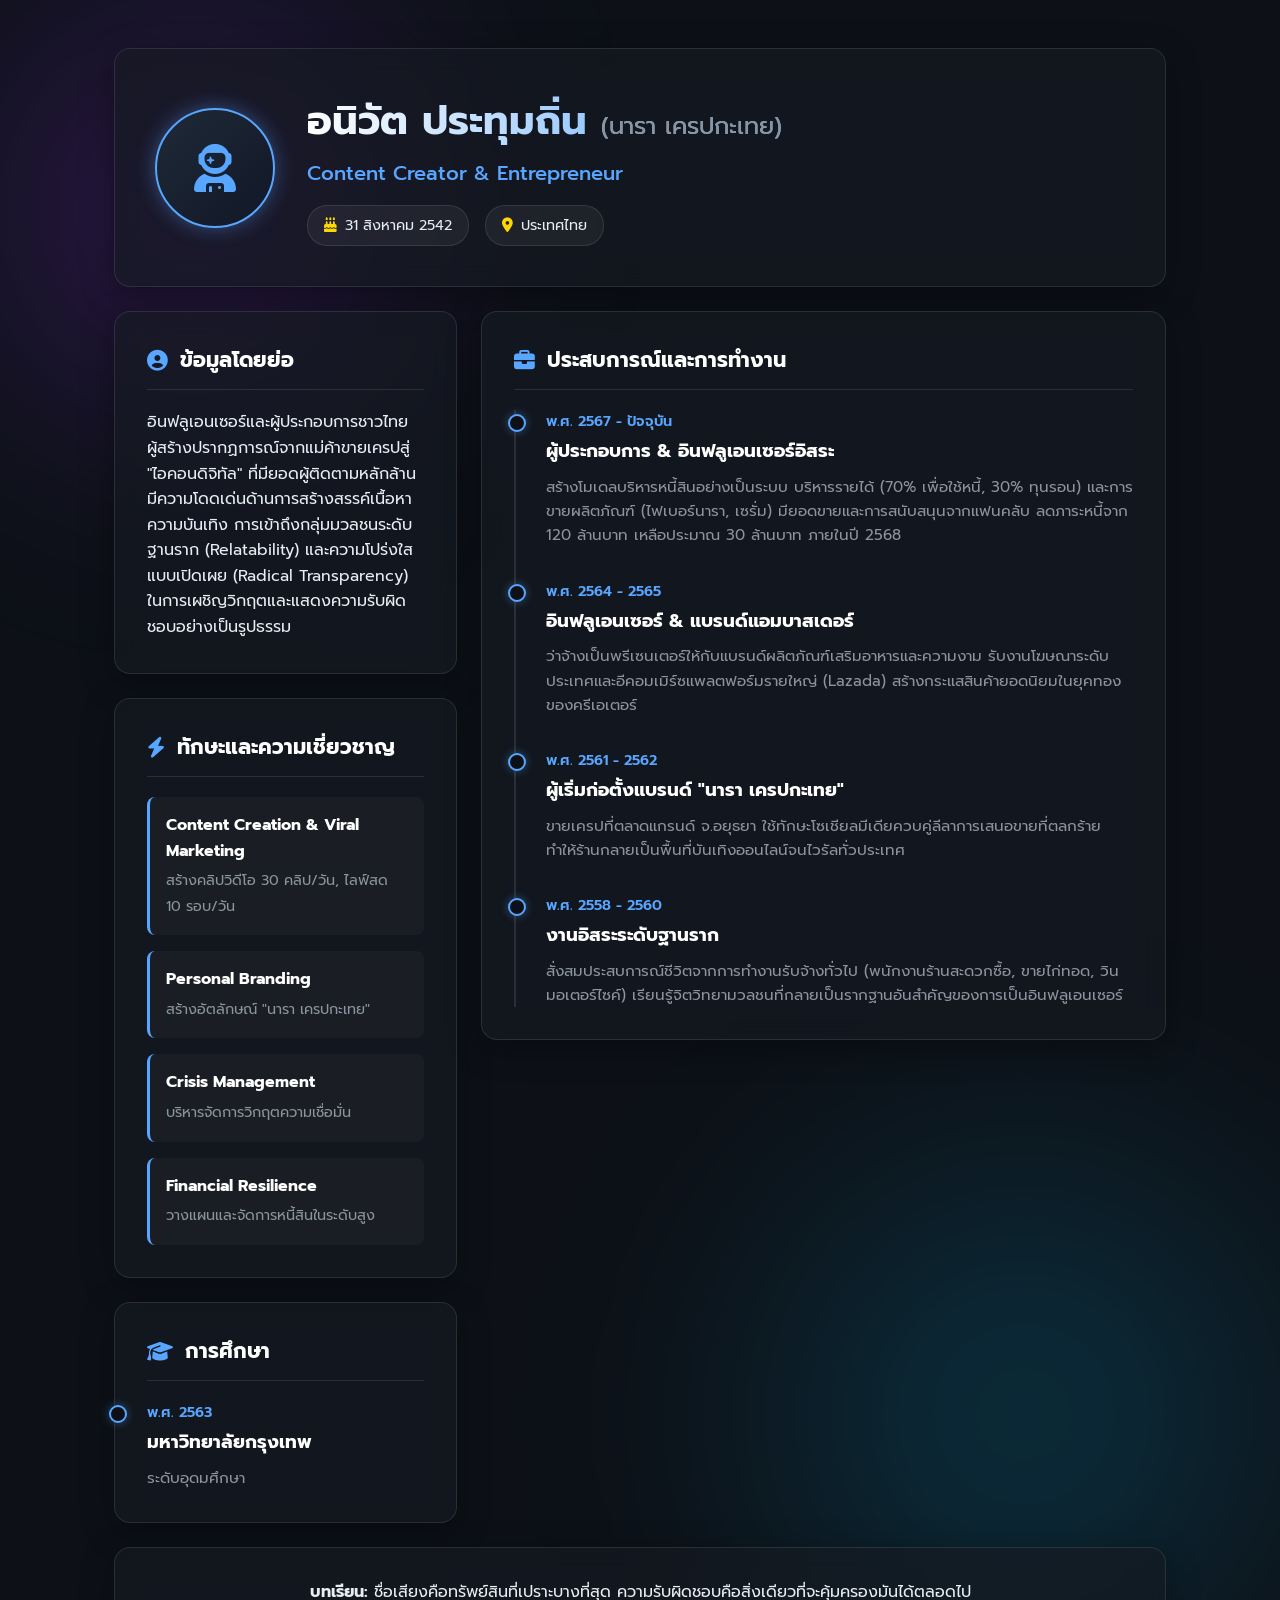
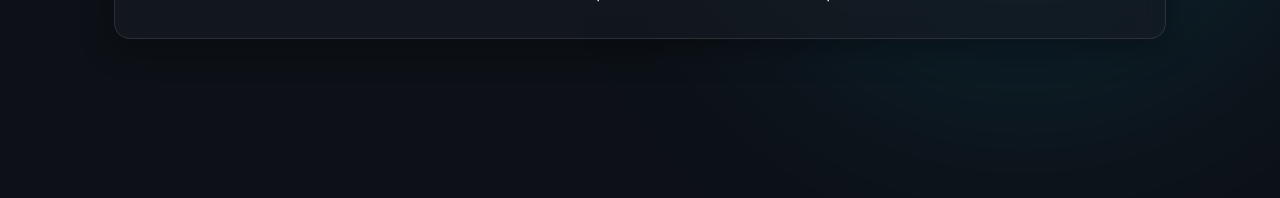
==== index.html @ d8b9c72b "Initial commit for Nara CV V2" ====
<!DOCTYPE html>
<html lang="th">

<head>
    <meta charset="UTF-8">
    <meta name="viewport" content="width=device-width, initial-scale=1.0">
    <title>อนิวัต ประทุมถิ่น (นารา เครปกะเทย) - CV</title>
    <link rel="stylesheet" href="style.css">
    <link rel="preconnect" href="https://fonts.googleapis.com">
    <link rel="preconnect" href="https://fonts.gstatic.com" crossorigin>
    <link href="https://fonts.googleapis.com/css2?family=Prompt:wght@300;400;500;600;700&display=swap" rel="stylesheet">
    <link rel="stylesheet" href="https://cdnjs.cloudflare.com/ajax/libs/font-awesome/6.4.0/css/all.min.css">
</head>

<body>
    <div class="blob blob-1"></div>
    <div class="blob blob-2"></div>

    <div class="container">
        <!-- Header -->
        <header class="glass-panel profile-section">
            <div class="profile-image">
                <div class="image-placeholder"><i class="fas fa-user-astronaut"></i></div>
            </div>
            <div class="profile-info">
                <h1>อนิวัต ประทุมถิ่น <span>(นารา เครปกะเทย)</span></h1>
                <h2>Content Creator & Entrepreneur</h2>
                <div class="contact-badges">
                    <span class="badge"><i class="fas fa-birthday-cake"></i> 31 สิงหาคม 2542</span>
                    <span class="badge"><i class="fas fa-map-marker-alt"></i> ประเทศไทย</span>
                </div>
            </div>
        </header>

        <div class="main-content">
            <!-- Left Column -->
            <div class="left-column">
                <section class="glass-panel">
                    <h3><i class="fas fa-user-circle"></i> ข้อมูลโดยย่อ</h3>
                    <p>อินฟลูเอนเซอร์และผู้ประกอบการชาวไทย ผู้สร้างปรากฏการณ์จากแม่ค้าขายเครปสู่ "ไอคอนดิจิทัล"
                        ที่มียอดผู้ติดตามหลักล้าน มีความโดดเด่นด้านการสร้างสรรค์เนื้อหาความบันเทิง
                        การเข้าถึงกลุ่มมวลชนระดับฐานราก (Relatability) และความโปร่งใสแบบเปิดเผย (Radical Transparency)
                        ในการเผชิญวิกฤตและแสดงความรับผิดชอบอย่างเป็นรูปธรรม</p>
                </section>

                <section class="glass-panel">
                    <h3><i class="fas fa-bolt"></i> ทักษะและความเชี่ยวชาญ</h3>
                    <ul class="skills-list">
                        <li><strong>Content Creation & Viral Marketing</strong> <span>สร้างคลิปวิดีโอ 30 คลิป/วัน,
                                ไลฟ์สด 10 รอบ/วัน</span></li>
                        <li><strong>Personal Branding</strong> <span>สร้างอัตลักษณ์ "นารา เครปกะเทย"</span></li>
                        <li><strong>Crisis Management</strong> <span>บริหารจัดการวิกฤตความเชื่อมั่น</span></li>
                        <li><strong>Financial Resilience</strong> <span>วางแผนและจัดการหนี้สินในระดับสูง</span></li>
                    </ul>
                </section>

                <section class="glass-panel">
                    <h3><i class="fas fa-graduation-cap"></i> การศึกษา</h3>
                    <div class="timeline-item">
                        <div class="timeline-date">พ.ศ. 2563</div>
                        <div class="timeline-content">
                            <h4>มหาวิทยาลัยกรุงเทพ</h4>
                            <p>ระดับอุดมศึกษา</p>
                        </div>
                    </div>
                </section>
            </div>

            <!-- Right Column -->
            <div class="right-column">
                <section class="glass-panel">
                    <h3><i class="fas fa-briefcase"></i> ประสบการณ์และการทำงาน</h3>
                    <div class="timeline">
                        <div class="timeline-item">
                            <div class="timeline-date">พ.ศ. 2567 - ปัจจุบัน</div>
                            <div class="timeline-content">
                                <h4>ผู้ประกอบการ & อินฟลูเอนเซอร์อิสระ</h4>
                                <p>สร้างโมเดลบริหารหนี้สินอย่างเป็นระบบ บริหารรายได้ (70% เพื่อใช้หนี้, 30% ทุนรอน)
                                    และการขายผลิตภัณฑ์ (ไฟเบอร์นารา, เซรั่ม) มียอดขายและการสนับสนุนจากแฟนคลับ
                                    ลดภาระหนี้จาก 120 ล้านบาท เหลือประมาณ 30 ล้านบาท ภายในปี 2568</p>
                            </div>
                        </div>
                        <div class="timeline-item">
                            <div class="timeline-date">พ.ศ. 2564 - 2565</div>
                            <div class="timeline-content">
                                <h4>อินฟลูเอนเซอร์ & แบรนด์แอมบาสเดอร์</h4>
                                <p>ว่าจ้างเป็นพรีเซนเตอร์ให้กับแบรนด์ผลิตภัณฑ์เสริมอาหารและความงาม
                                    รับงานโฆษณาระดับประเทศและอีคอมเมิร์ซแพลตฟอร์มรายใหญ่ (Lazada)
                                    สร้างกระแสสินค้ายอดนิยมในยุคทองของครีเอเตอร์</p>
                            </div>
                        </div>
                        <div class="timeline-item">
                            <div class="timeline-date">พ.ศ. 2561 - 2562</div>
                            <div class="timeline-content">
                                <h4>ผู้เริ่มก่อตั้งแบรนด์ "นารา เครปกะเทย"</h4>
                                <p>ขายเครปที่ตลาดแกรนด์ จ.อยุธยา ใช้ทักษะโซเชียลมีเดียควบคู่ลีลาการเสนอขายที่ตลกร้าย
                                    ทำให้ร้านกลายเป็นพื้นที่บันเทิงออนไลน์จนไวรัลทั่วประเทศ</p>
                            </div>
                        </div>
                        <div class="timeline-item">
                            <div class="timeline-date">พ.ศ. 2558 - 2560</div>
                            <div class="timeline-content">
                                <h4>งานอิสระระดับฐานราก</h4>
                                <p>สั่งสมประสบการณ์ชีวิตจากการทำงานรับจ้างทั่วไป (พนักงานร้านสะดวกซื้อ, ขายไก่ทอด,
                                    วินมอเตอร์ไซค์)
                                    เรียนรู้จิตวิทยามวลชนที่กลายเป็นรากฐานอันสำคัญของการเป็นอินฟลูเอนเซอร์</p>
                            </div>
                        </div>
                    </div>
                </section>
            </div>
        </div>

        <footer class="glass-panel text-center">
            <p><strong>บทเรียน:</strong> ชื่อเสียงคือทรัพย์สินที่เปราะบางที่สุด
                ความรับผิดชอบคือสิ่งเดียวที่จะคุ้มครองมันได้ตลอดไป</p>
        </footer>
    </div>
</body>

</html>
---- style.css ----
:root {
    --bg-color: #0d1117;
    --text-primary: #e6edf3;
    --text-secondary: #8b949e;
    --accent-color: #58a6ff;
    --accent-glow: rgba(88, 166, 255, 0.4);
    --glass-bg: rgba(22, 27, 34, 0.65);
    --glass-border: rgba(255, 255, 255, 0.1);
    --glass-shadow: 0 8px 32px 0 rgba(0, 0, 0, 0.37);
}

* {
    box-sizing: border-box;
    margin: 0;
    padding: 0;
}

body {
    font-family: 'Prompt', sans-serif;
    background-color: var(--bg-color);
    color: var(--text-primary);
    line-height: 1.6;
    overflow-x: hidden;
    position: relative;
    min-height: 100vh;
}

/* Background Animated Blobs */
.blob {
    position: absolute;
    border-radius: 50%;
    filter: blur(100px);
    z-index: -1;
    animation: move 15s infinite alternate ease-in-out;
}

.blob-1 {
    top: -10%;
    left: -10%;
    width: 50vw;
    height: 50vw;
    background: radial-gradient(circle, rgba(138, 43, 226, 0.3) 0%, rgba(0, 0, 0, 0) 70%);
}

.blob-2 {
    bottom: -10%;
    right: -10%;
    width: 60vw;
    height: 60vw;
    background: radial-gradient(circle, rgba(0, 191, 255, 0.2) 0%, rgba(0, 0, 0, 0) 70%);
    animation-delay: -5s;
}

@keyframes move {
    0% {
        transform: translate(0, 0) scale(1);
    }

    100% {
        transform: translate(5%, 10%) scale(1.1);
    }
}

.container {
    max-width: 1100px;
    margin: 3rem auto;
    padding: 0 1.5rem;
    display: flex;
    flex-direction: column;
    gap: 1.5rem;
}

/* Glassmorphism Panels */
.glass-panel {
    background: var(--glass-bg);
    backdrop-filter: blur(12px);
    -webkit-backdrop-filter: blur(12px);
    border: 1px solid var(--glass-border);
    border-radius: 16px;
    padding: 2rem;
    box-shadow: var(--glass-shadow);
    transition: transform 0.3s ease, border-color 0.3s ease;
}

.glass-panel:hover {
    transform: translateY(-2px);
    border-color: rgba(255, 255, 255, 0.2);
}

/* Header Section */
.profile-section {
    display: flex;
    align-items: center;
    gap: 2rem;
    padding: 2.5rem;
}

.profile-image .image-placeholder {
    width: 120px;
    height: 120px;
    border-radius: 50%;
    background: linear-gradient(135deg, #1f2937, #111827);
    border: 2px solid var(--accent-color);
    box-shadow: 0 0 20px var(--accent-glow);
    display: flex;
    align-items: center;
    justify-content: center;
    font-size: 3rem;
    color: var(--accent-color);
}

.profile-info h1 {
    font-size: 2.5rem;
    font-weight: 700;
    margin-bottom: 0.25rem;
    background: linear-gradient(90deg, #fff, var(--accent-color));
    -webkit-background-clip: text;
    -webkit-text-fill-color: transparent;
}

.profile-info h1 span {
    font-size: 1.5rem;
    font-weight: 400;
    color: var(--text-secondary);
    -webkit-text-fill-color: initial;
}

.profile-info h2 {
    font-size: 1.25rem;
    color: var(--accent-color);
    font-weight: 500;
    margin-bottom: 1rem;
}

.contact-badges {
    display: flex;
    gap: 1rem;
    flex-wrap: wrap;
}

.badge {
    background: rgba(255, 255, 255, 0.05);
    border: 1px solid var(--glass-border);
    padding: 0.5rem 1rem;
    border-radius: 20px;
    font-size: 0.9rem;
    display: flex;
    align-items: center;
    gap: 0.5rem;
}

.badge i {
    color: #ffd700;
}

/* Main Layout */
.main-content {
    display: grid;
    grid-template-columns: 1fr 2fr;
    gap: 1.5rem;
}

.left-column,
.right-column {
    display: flex;
    flex-direction: column;
    gap: 1.5rem;
}

h3 {
    font-size: 1.3rem;
    color: #fff;
    margin-bottom: 1.25rem;
    display: flex;
    align-items: center;
    gap: 0.75rem;
    border-bottom: 1px solid var(--glass-border);
    padding-bottom: 0.75rem;
}

h3 i {
    color: var(--accent-color);
}

/* Skills List */
.skills-list {
    list-style: none;
    display: flex;
    flex-direction: column;
    gap: 1rem;
}

.skills-list li {
    background: rgba(255, 255, 255, 0.03);
    padding: 1rem;
    border-radius: 8px;
    border-left: 3px solid var(--accent-color);
}

.skills-list strong {
    display: block;
    color: #fff;
    margin-bottom: 0.25rem;
}

.skills-list span {
    font-size: 0.9rem;
    color: var(--text-secondary);
}

/* Timeline */
.timeline {
    position: relative;
    padding-left: 2rem;
}

.timeline::before {
    content: '';
    position: absolute;
    left: 0;
    top: 0;
    bottom: 0;
    width: 2px;
    background: var(--glass-border);
}

.timeline-item {
    position: relative;
    margin-bottom: 2rem;
}

.timeline-item:last-child {
    margin-bottom: 0;
}

.timeline-item::before {
    content: '';
    position: absolute;
    left: -2.35rem;
    top: 0.25rem;
    width: 14px;
    height: 14px;
    border-radius: 50%;
    background: var(--bg-color);
    border: 2px solid var(--accent-color);
    box-shadow: 0 0 10px var(--accent-glow);
}

.timeline-date {
    font-size: 0.9rem;
    color: var(--accent-color);
    font-weight: 600;
    margin-bottom: 0.25rem;
}

.timeline-content h4 {
    font-size: 1.15rem;
    color: #fff;
    margin-bottom: 0.5rem;
}

.timeline-content p {
    color: var(--text-secondary);
    font-size: 0.95rem;
}

.text-center {
    text-align: center;
}

/* Responsive */
@media (max-width: 860px) {
    .main-content {
        grid-template-columns: 1fr;
    }

    .profile-section {
        flex-direction: column;
        text-align: center;
    }

    .contact-badges {
        justify-content: center;
    }
}
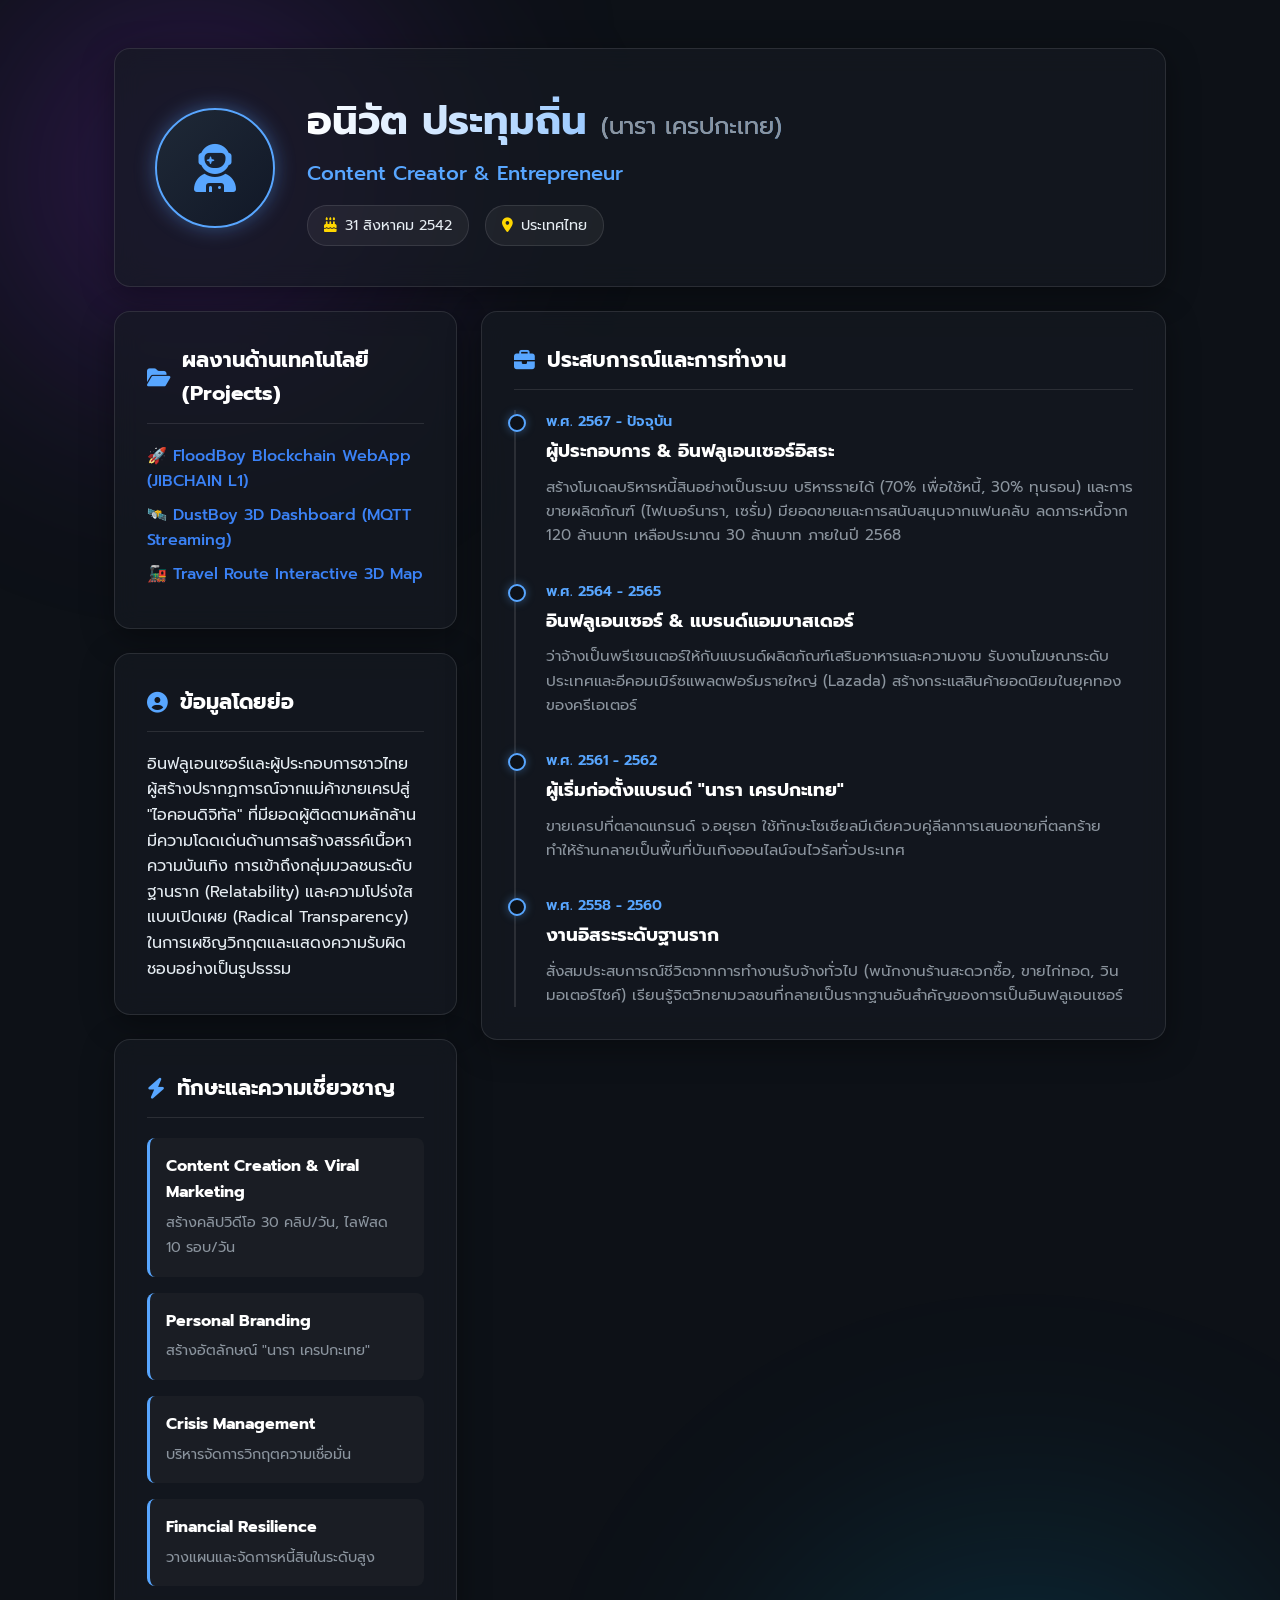
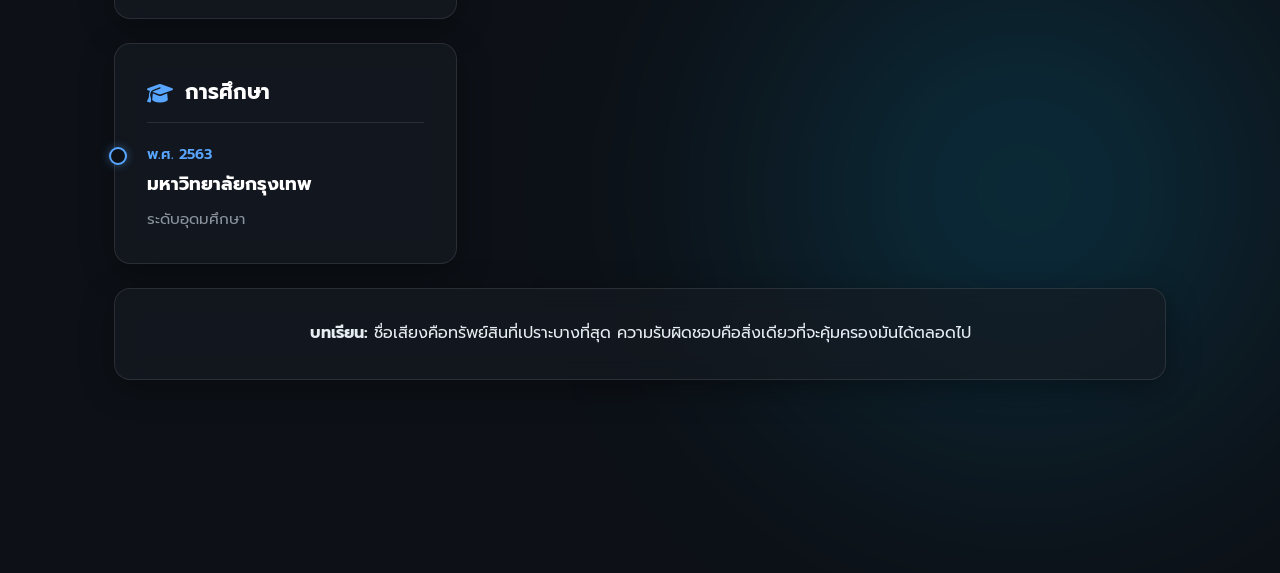
==== commit 8f8872c4: "Add tech projects to CV" ====
--- a/index.html
+++ b/index.html
@@ -35,6 +35,24 @@
         <div class="main-content">
             <!-- Left Column -->
             <div class="left-column">
+                <section class="glass-panel">
+                    <h3><i class="fas fa-folder-open"></i> ผลงานด้านเทคโนโลยี (Projects)</h3>
+                    <ul style="list-style: none; padding-left: 0;">
+                        <li style="margin-bottom: 8px;">🚀 <a
+                                href="https://thannisaya865-jpg.github.io/travel-3d-train/floodboy.html" target="_blank"
+                                style="color: #3b82f6; text-decoration: none; font-weight: 500;">FloodBoy Blockchain
+                                WebApp (JIBCHAIN L1)</a></li>
+                        <li style="margin-bottom: 8px;">🛰️ <a
+                                href="https://thannisaya865-jpg.github.io/travel-3d-train/dustboy.html" target="_blank"
+                                style="color: #3b82f6; text-decoration: none; font-weight: 500;">DustBoy 3D Dashboard
+                                (MQTT Streaming)</a></li>
+                        <li style="margin-bottom: 8px;">🚂 <a
+                                href="https://thannisaya865-jpg.github.io/travel-3d-train/index.html" target="_blank"
+                                style="color: #3b82f6; text-decoration: none; font-weight: 500;">Travel Route
+                                Interactive 3D Map</a></li>
+                    </ul>
+                </section>
+
                 <section class="glass-panel">
                     <h3><i class="fas fa-user-circle"></i> ข้อมูลโดยย่อ</h3>
                     <p>อินฟลูเอนเซอร์และผู้ประกอบการชาวไทย ผู้สร้างปรากฏการณ์จากแม่ค้าขายเครปสู่ "ไอคอนดิจิทัล"
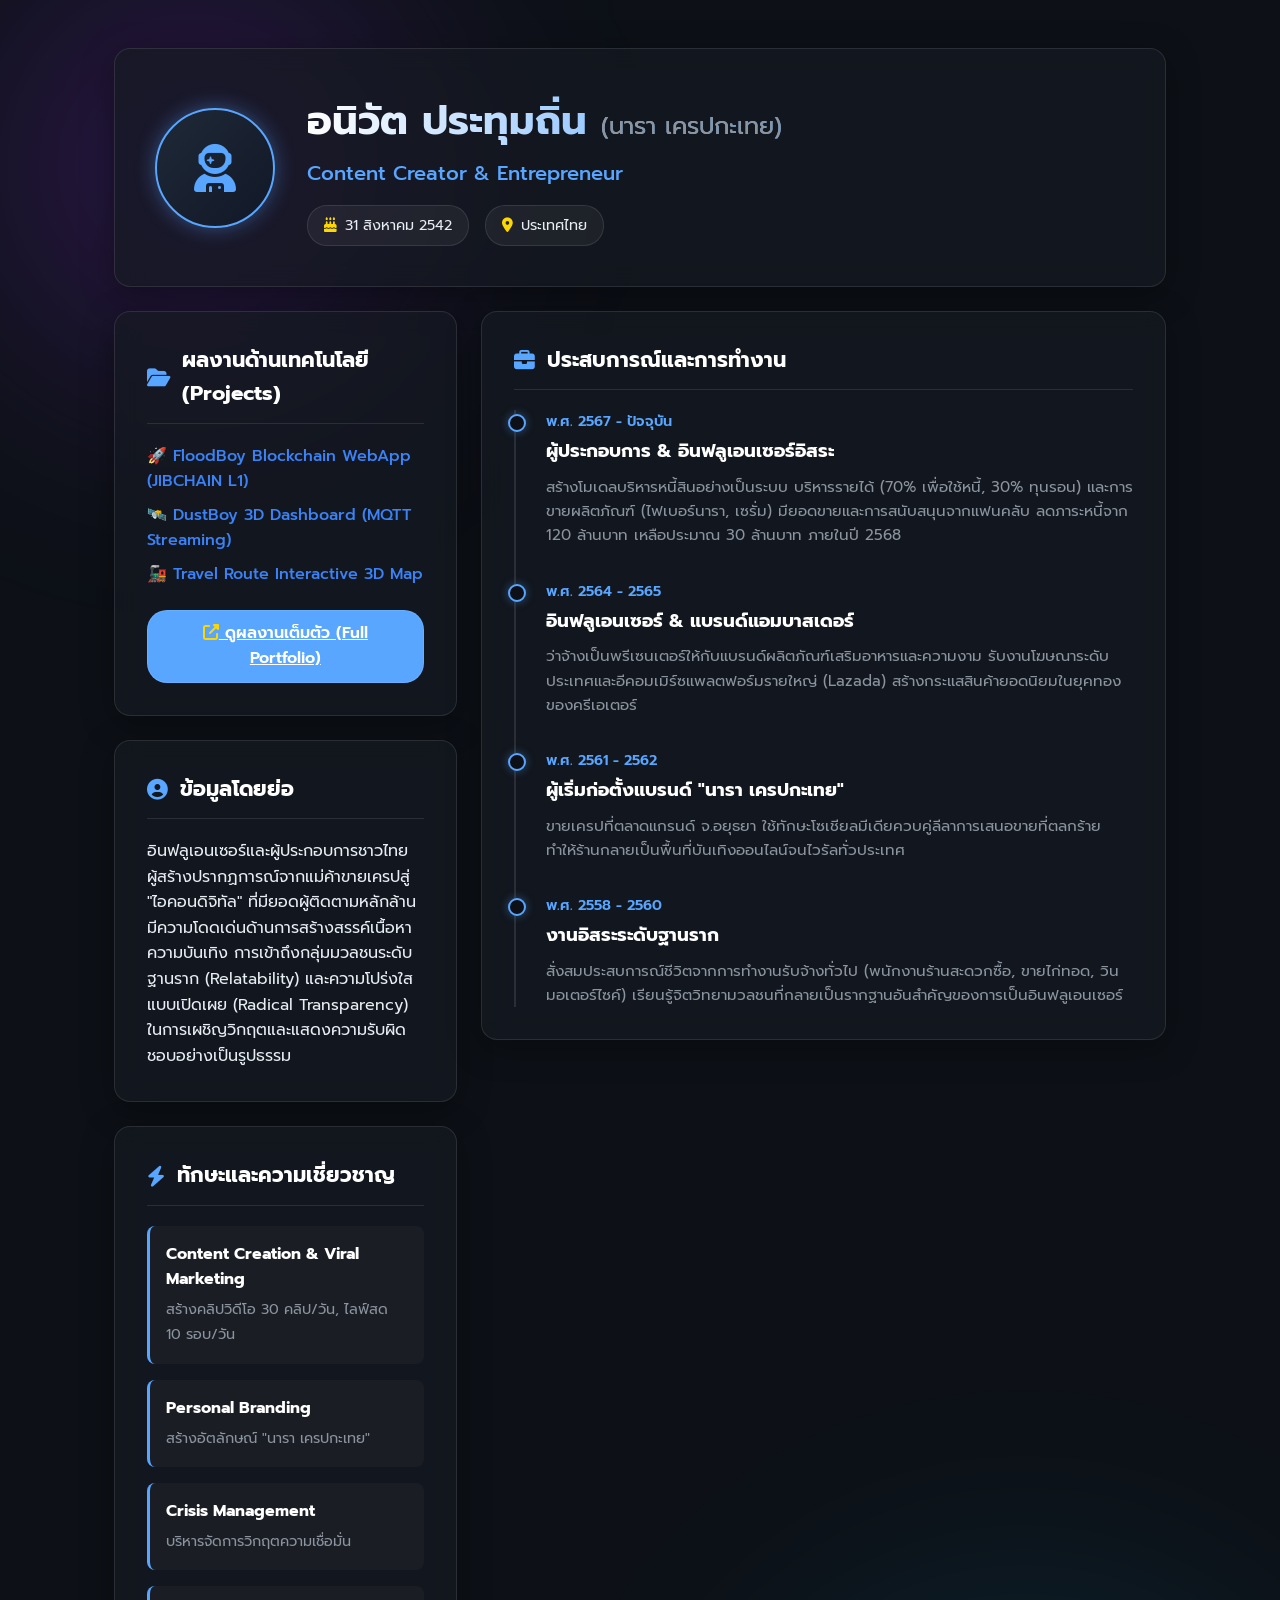
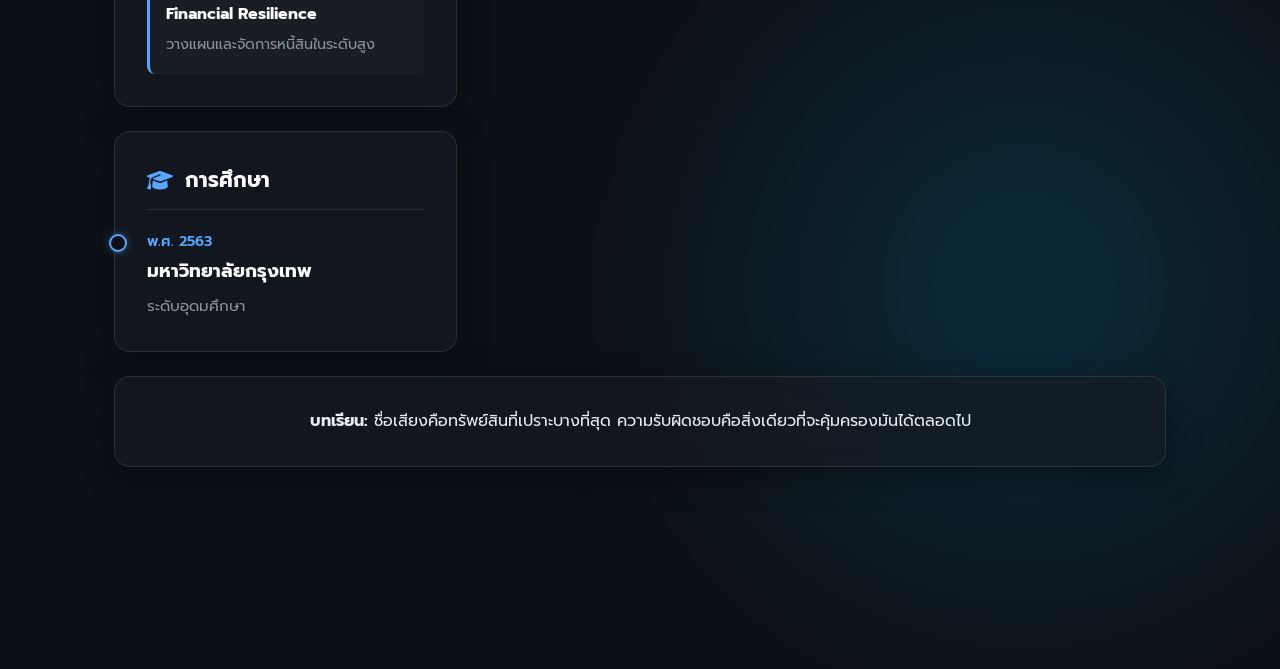
==== commit 0b5f7d01: "Add personal portfolio.html and link from CV" ====
--- a/index.html
+++ b/index.html
@@ -35,9 +35,9 @@
         <div class="main-content">
             <!-- Left Column -->
             <div class="left-column">
-                <section class="glass-panel">
-                    <h3><i class="fas fa-folder-open"></i> ผลงานด้านเทคโนโลยี (Projects)</h3>
-                    <ul style="list-style: none; padding-left: 0;">
+                <section class="glass-panel text-center">
+                    <h3 style="text-align: left;"><i class="fas fa-folder-open"></i> ผลงานด้านเทคโนโลยี (Projects)</h3>
+                    <ul style="list-style: none; padding-left: 0; text-align: left;">
                         <li style="margin-bottom: 8px;">🚀 <a
                                 href="https://thannisaya865-jpg.github.io/travel-3d-train/floodboy.html" target="_blank"
                                 style="color: #3b82f6; text-decoration: none; font-weight: 500;">FloodBoy Blockchain
@@ -46,11 +46,15 @@
                                 href="https://thannisaya865-jpg.github.io/travel-3d-train/dustboy.html" target="_blank"
                                 style="color: #3b82f6; text-decoration: none; font-weight: 500;">DustBoy 3D Dashboard
                                 (MQTT Streaming)</a></li>
-                        <li style="margin-bottom: 8px;">🚂 <a
+                        <li style="margin-bottom: 12px;">🚂 <a
                                 href="https://thannisaya865-jpg.github.io/travel-3d-train/index.html" target="_blank"
                                 style="color: #3b82f6; text-decoration: none; font-weight: 500;">Travel Route
                                 Interactive 3D Map</a></li>
                     </ul>
+                    <a href="portfolio.html" class="badge"
+                        style="background: var(--accent-color); color: white; padding: 10px 20px; font-weight: 600; font-size: 1rem; margin-top: 10px; display: inline-block;">
+                        <i class="fas fa-external-link-alt"></i> ดูผลงานเต็มตัว (Full Portfolio)
+                    </a>
                 </section>
 
                 <section class="glass-panel">
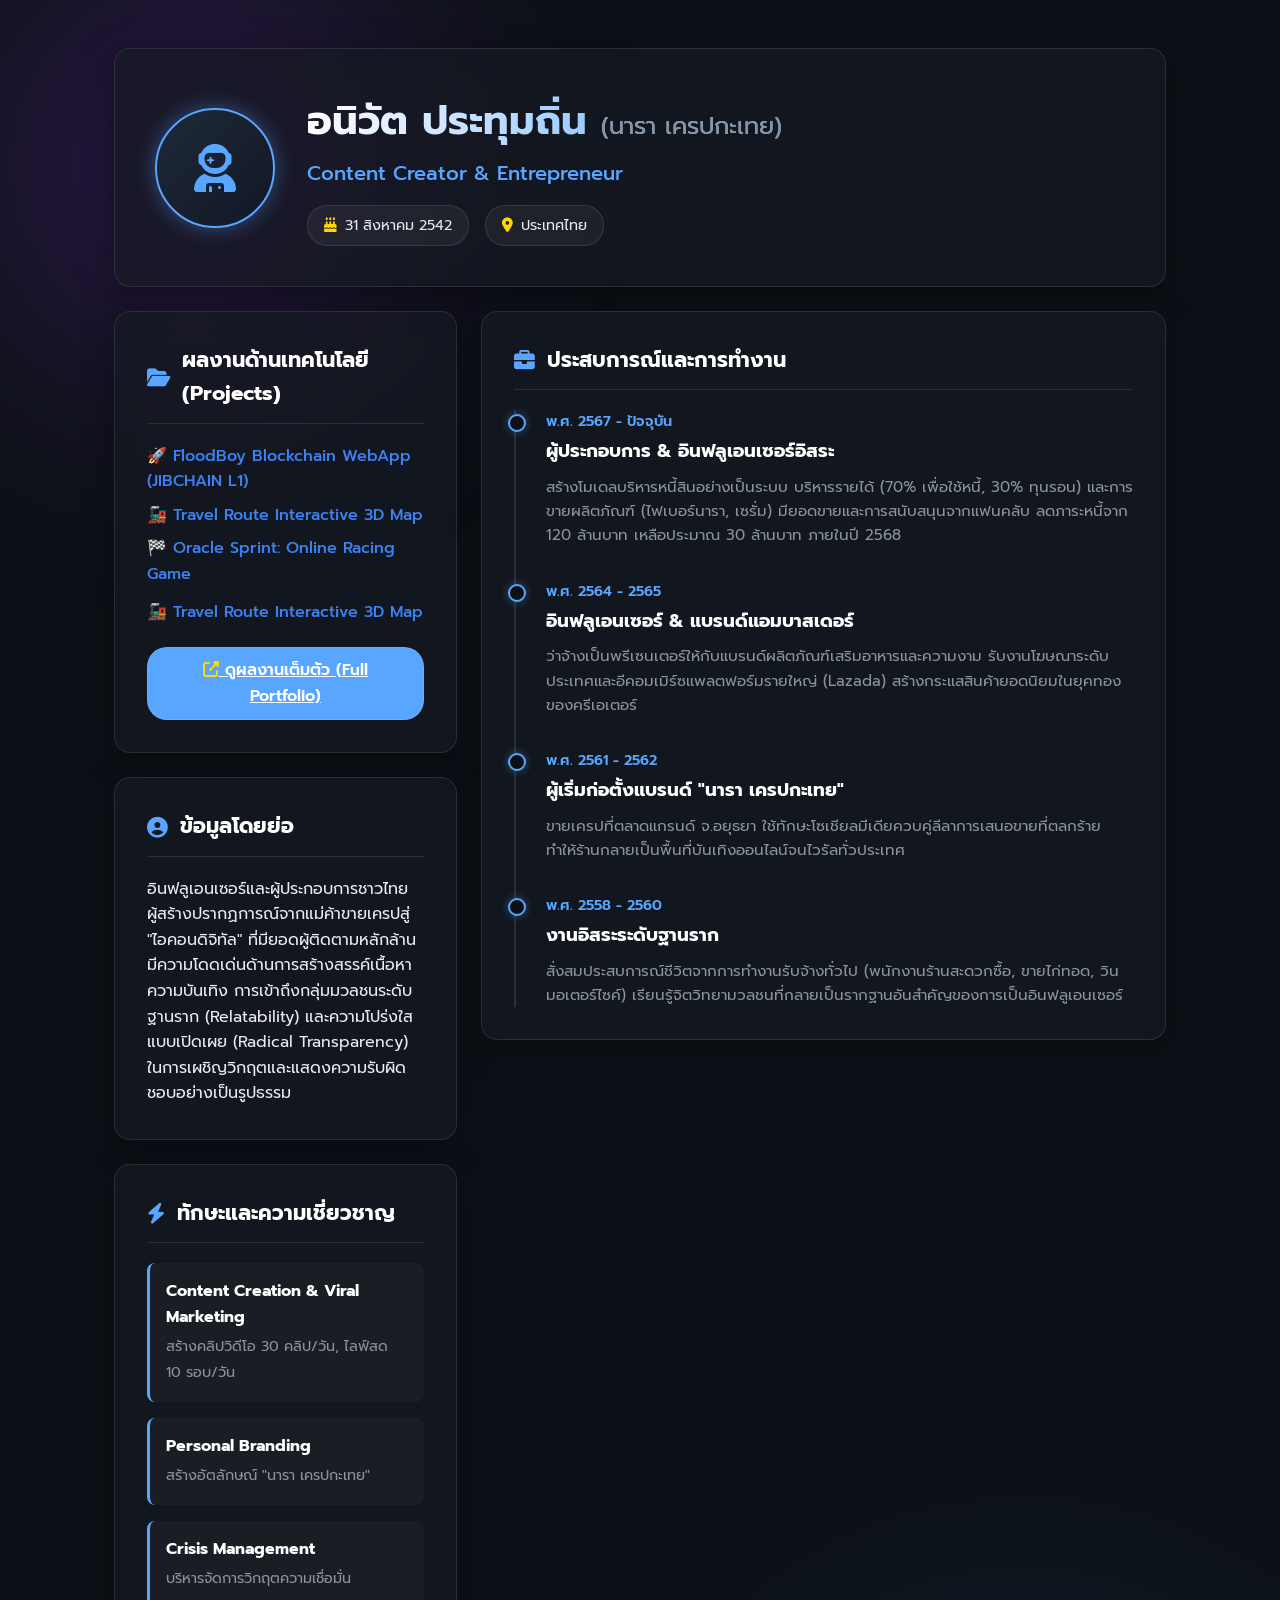
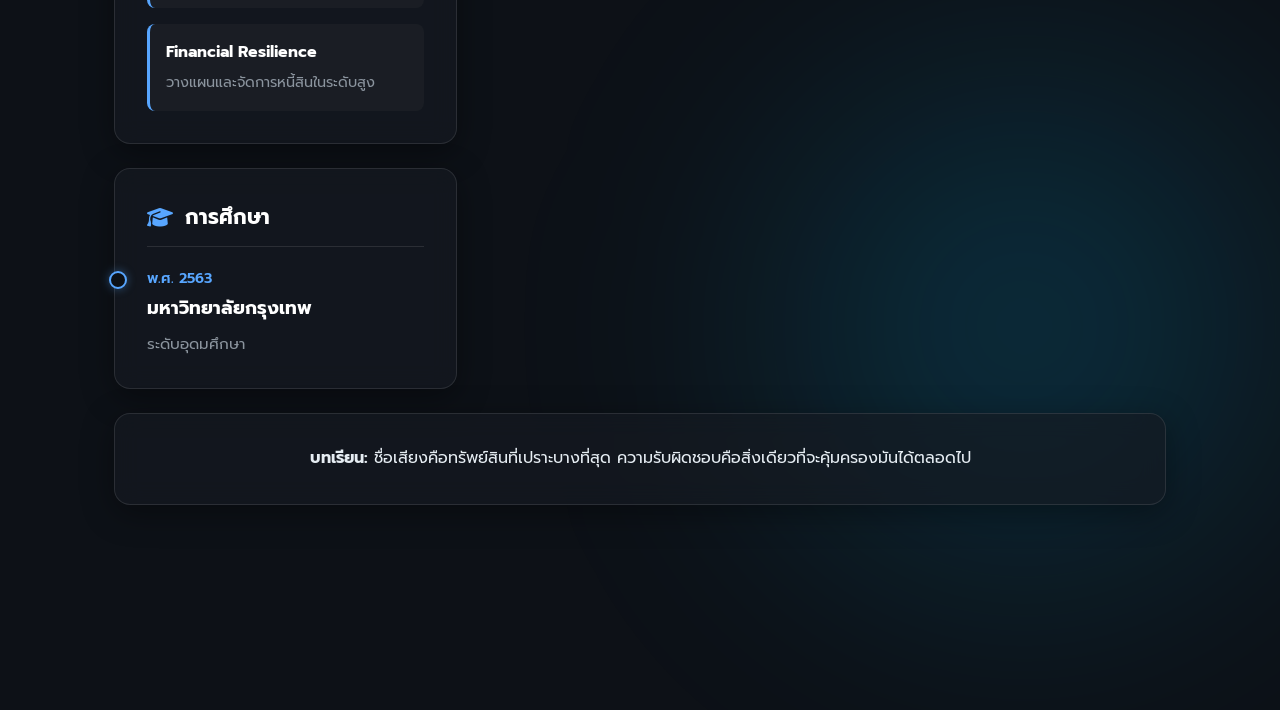
==== commit 366f7190: "Add Oracle Sprint game and integrate with Portfolio and CV" ====
--- a/index.html
+++ b/index.html
@@ -42,13 +42,20 @@
                                 href="https://thannisaya865-jpg.github.io/travel-3d-train/floodboy.html" target="_blank"
                                 style="color: #3b82f6; text-decoration: none; font-weight: 500;">FloodBoy Blockchain
                                 WebApp (JIBCHAIN L1)</a></li>
-                        <li style="margin-bottom: 8px;">🛰️ <a
-                                href="https://thannisaya865-jpg.github.io/travel-3d-train/dustboy.html" target="_blank"
-                                style="color: #3b82f6; text-decoration: none; font-weight: 500;">DustBoy 3D Dashboard
-                                (MQTT Streaming)</a></li>
+                        <li style="margin-bottom: 8px;">🚂 <a
+                                href="https://thannisaya865-jpg.github.io/travel-3d-train/travel-3d.html"
+                                target="_blank" style="color: #3b82f6; text-decoration: none; font-weight: 500;">Travel
+                                Route
+                                Interactive 3D Map</a></li>
+                        <li style="margin-bottom: 12px;">🏁 <a
+                                href="https://thannisaya865-jpg.github.io/travel-3d-train/racing-game.html"
+                                target="_blank" style="color: #3b82f6; text-decoration: none; font-weight: 500;">Oracle
+                                Sprint:
+                                Online Racing Game</a></li>
                         <li style="margin-bottom: 12px;">🚂 <a
-                                href="https://thannisaya865-jpg.github.io/travel-3d-train/index.html" target="_blank"
-                                style="color: #3b82f6; text-decoration: none; font-weight: 500;">Travel Route
+                                href="https://thannisaya865-jpg.github.io/travel-3d-train/travel-3d.html"
+                                target="_blank" style="color: #3b82f6; text-decoration: none; font-weight: 500;">Travel
+                                Route
                                 Interactive 3D Map</a></li>
                     </ul>
                     <a href="portfolio.html" class="badge"
